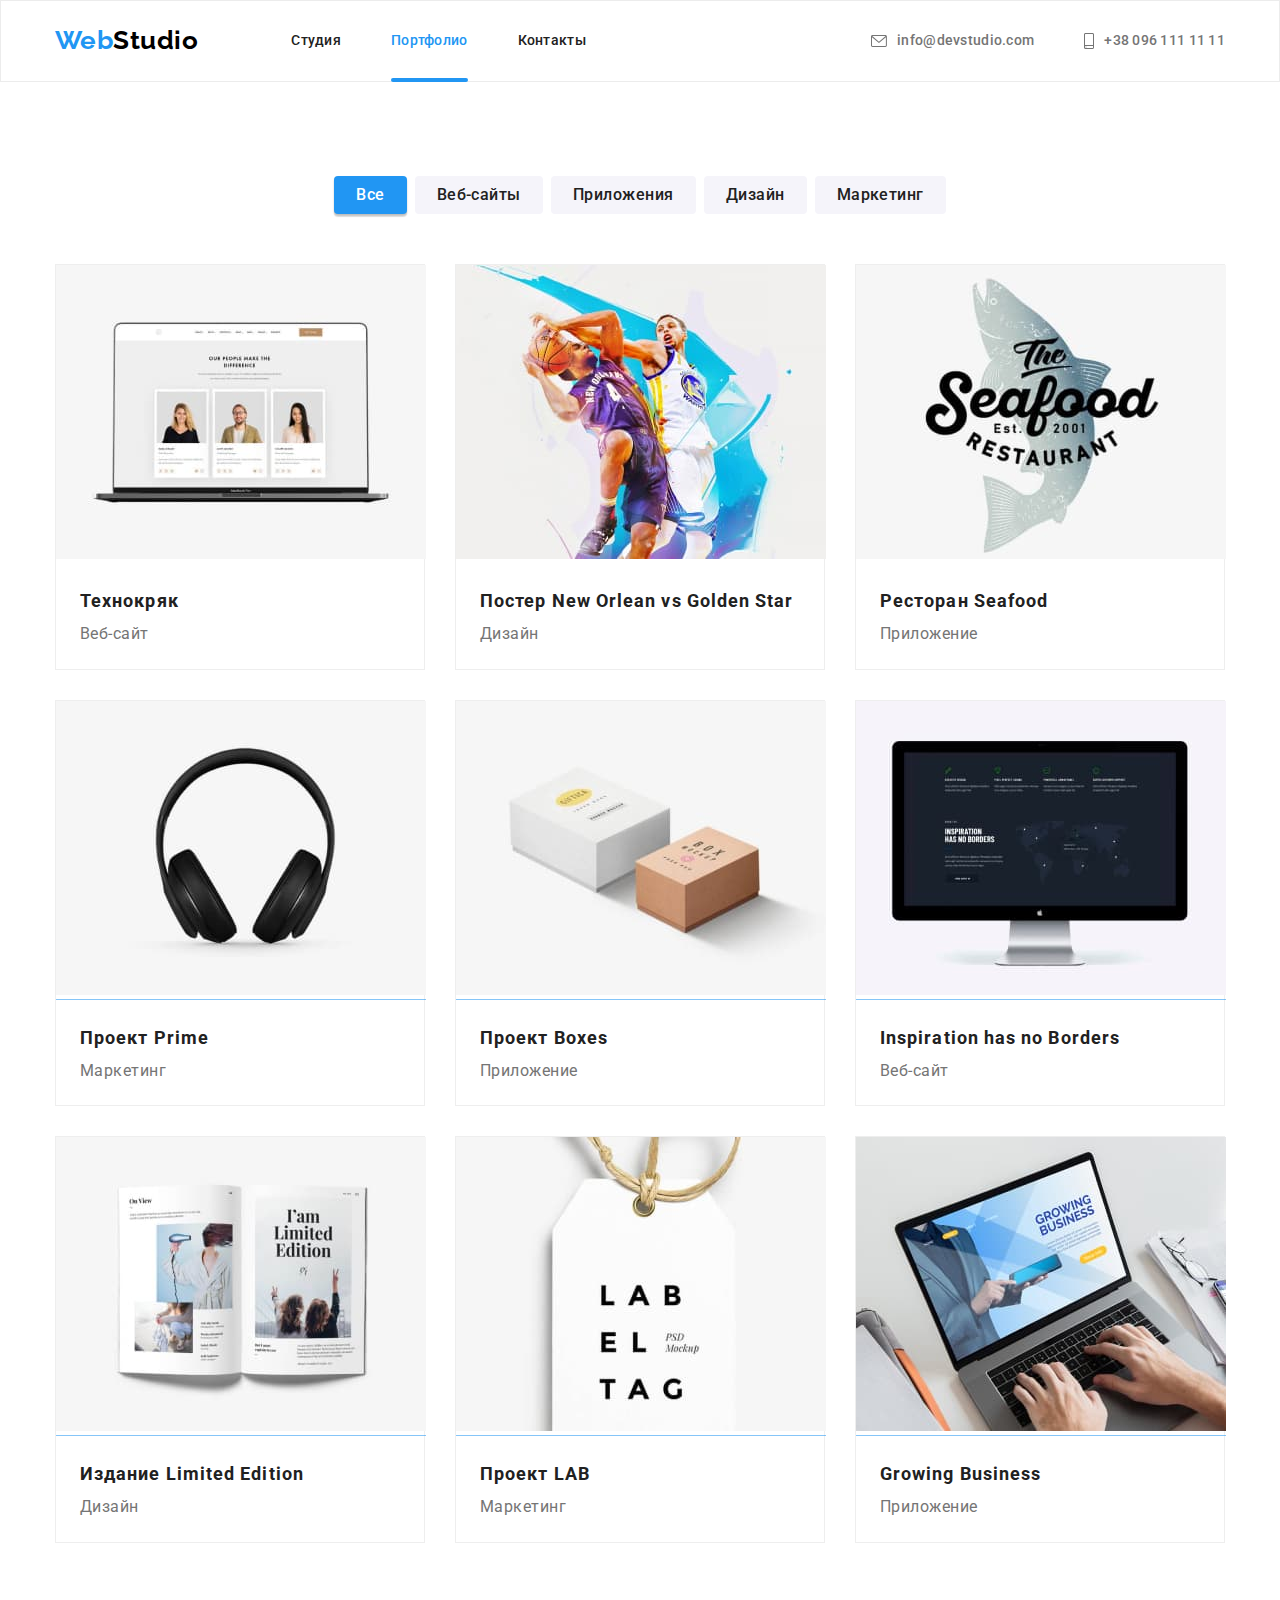
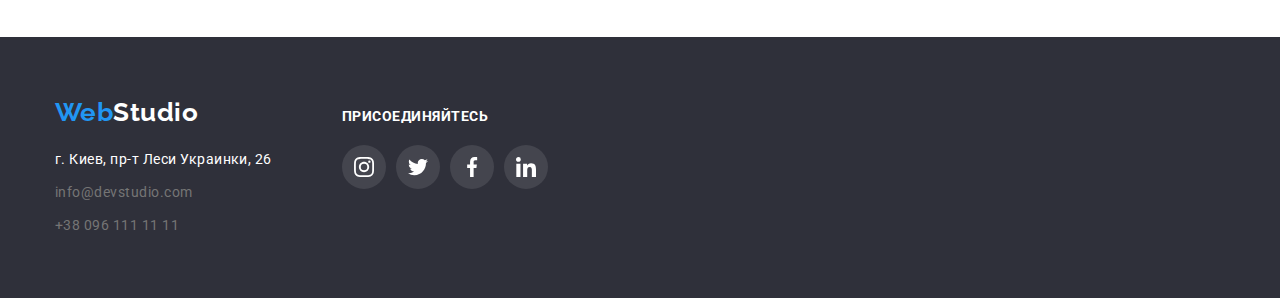
==== portfolio.html @ 67620a1d "Initial commit" ====
<!DOCTYPE html>
<html lang="ru">
  <head>
    <meta charset="UTF-8" />
    <meta name="viewport" content="width=device-width, initial-scale=1.0" />
    <title>Портфолио</title>
    <link
      rel="stylesheet"
      href="https://cdnjs.cloudflare.com/ajax/libs/modern-normalize/1.0.0/modern-normalize.min.css"
    />
    <link
      href="https://fonts.googleapis.com/css2?family=Raleway:wght@700&family=Roboto:wght@300;400;500;700;900&display=swap"
      rel="stylesheet"
    />
    <link rel="stylesheet" href="css/styles.css" />
  </head>

  <body class="portfolio">
    <header class="page-header">
      <div class="container">
        <nav class="page-nav">
          <div class="logo">
            <a class="logo__text" href="./index.html"
              >Web<span class="logo__subtext">Studio</span></a
            >
          </div>

          <ul class="nav">
            <li class="nav__item">
              <a href="./index.html" class="nav__link link">Студия</a>
            </li>
            <li class="nav__item">
              <a href="./portfolio.html" class="nav__link nav__link--active link"
                >Портфолио</a
              >
            </li>
            <li class="nav__item">
              <a href="#" class="nav__link link">Контакты</a>
            </li>
          </ul>
        </nav>
        <address class="address">
          <ul class="address__list">
            <li class="address__item">
              <a
                href="mailto:info@devstudio.com"
                class="address__email address__link link"
              >
                <svg class="icon address__icon" width="16" height="12">
                  <use href="./images/svg/sprite.svg#icon-mail"></use>
                </svg>
                info@devstudio.com</a
              >
            </li>
            <li class="address__item">
              <a href="tel:+380961111111" class="address__phone address__link link">
                <svg class="icon address__icon" width="10" height="16">
                  <use href="./images/svg/sprite.svg#icon-smartphone"></use>
                </svg>
                +38 096 111 11 11</a
              >
            </li>
          </ul>
        </address>
      </div>
    </header>

    <main class="content">
      <section class="projects">
        <div class="container">
          <h1 class="text-hidden">Портфолио</h1>
          <ul class="filter">
            <li class="filter__item">
              <button class="filter__button filter__button--active">Все</button>
            </li>
            <li class="filter__item">
              <button class="filter__button">Веб-сайты</button>
            </li>
            <li class="filter__item">
              <button class="filter__button">Приложения</button>
            </li>
            <li class="filter__item">
              <button class="filter__button">Дизайн</button>
            </li>
            <li class="filter__item">
              <button class="filter__button">Маркетинг</button>
            </li>
          </ul>
          <ul class="projects__list">
            <li class="projects__card">
              <a href="" class="projects__body">
                <div class="projects__overlay">
                  <img
                    src="images/portfolio/portfolio-1.jpg"
                    alt="Ноутбук с открытым сайтом"
                    class="projects__img"
                    width="370"
                    height="294"
                  />
                  <p class="projects__text">
                    Технокряк это современная площадка распространения коронавируса.
                    Компании используют эту платформу для цифрового шпионажа и атак на
                    защищённые сервера конкурентов.
                  </p>
                </div>

                <div class="projects__content">
                  <h2 class="projects__title">Технокряк</h2>
                  <p class="projects__description">Веб-сайт</p>
                </div>
              </a>
            </li>
            <li class="projects__card">
              <a href="" class="projects__body">
                <div class="projects__overlay">
                  <img
                    src="images/portfolio/portfolio-2.jpg"
                    alt="Два человека играют в баскетбол"
                    class="projects__img"
                    width="370"
                    height="294"
                  />
                  <p class="projects__text">
                    Технокряк это современная площадка распространения коронавируса.
                    Компании используют эту платформу для цифрового шпионажа и атак на
                    защищённые сервера конкурентов.
                  </p>
                </div>
                <div class="projects__content">
                  <h2 class="projects__title">Постер New Orlean vs Golden Star</h2>
                  <p class="projects__description">Дизайн</p>
                </div>
              </a>
            </li>
            <li class="projects__card">
              <a href="" class="projects__body">
                <div class="projects__overlay">
                  <img
                    src="images/portfolio/portfolio-3.jpg"
                    alt="Логотип ресторана"
                    class="projects__img"
                    width="370"
                    height="294"
                  />
                  <p class="projects__text">
                    Технокряк это современная площадка распространения коронавируса.
                    Компании используют эту платформу для цифрового шпионажа и атак на
                    защищённые сервера конкурентов.
                  </p>
                </div>
                <div class="projects__content">
                  <h2 class="projects__title">Ресторан Seafood</h2>
                  <p class="projects__description">Приложение</p>
                </div>
              </a>
            </li>
            <li class="projects__card">
              <a href="" class="projects__body">
                <div class="projects__overlay">
                  <img
                    src="images/portfolio/portfolio-4.jpg"
                    alt="Наушники"
                    class="projects__img"
                    width="370"
                    height="294"
                  />
                  <p class="projects__text">
                    Технокряк это современная площадка распространения коронавируса.
                    Компании используют эту платформу для цифрового шпионажа и атак на
                    защищённые сервера конкурентов.
                  </p>
                </div>
                <div class="projects__content">
                  <h2 class="projects__title">Проект Prime</h2>
                  <p class="projects__description">Маркетинг</p>
                </div>
              </a>
            </li>
            <li class="projects__card">
              <a href="" class="projects__body">
                <div class="projects__overlay">
                  <img
                    src="images/portfolio/portfolio-5.jpg"
                    alt="Две коробки"
                    class="projects__img"
                    width="370"
                    height="294"
                  />
                  <p class="projects__text">
                    Технокряк это современная площадка распространения коронавируса.
                    Компании используют эту платформу для цифрового шпионажа и атак на
                    защищённые сервера конкурентов.
                  </p>
                </div>
                <div class="projects__content">
                  <h2 class="projects__title">Проект Boxes</h2>
                  <p class="projects__description">Приложение</p>
                </div>
              </a>
            </li>
            <li class="projects__card">
              <a href="" class="projects__body">
                <div class="projects__overlay">
                  <img
                    src="images/portfolio/portfolio-6.jpg"
                    alt="Монитор на котором изображен сайт"
                    class="projects__img"
                    width="370"
                    height="294"
                  />
                  <p class="projects__text">
                    Технокряк это современная площадка распространения коронавируса.
                    Компании используют эту платформу для цифрового шпионажа и атак на
                    защищённые сервера конкурентов.
                  </p>
                </div>
                <div class="projects__content">
                  <h2 class="projects__title">Inspiration has no Borders</h2>
                  <p class="projects__description">Веб-сайт</p>
                </div>
              </a>
            </li>
            <li class="projects__card">
              <a href="" class="projects__body">
                <div class="projects__overlay">
                  <img
                    src="images/portfolio/portfolio-7.jpg"
                    alt="Книга в открытом виде"
                    class="projects__img"
                    width="370"
                    height="294"
                  />
                  <p class="projects__text">
                    Технокряк это современная площадка распространения коронавируса.
                    Компании используют эту платформу для цифрового шпионажа и атак на
                    защищённые сервера конкурентов.
                  </p>
                </div>
                <div class="projects__content">
                  <h2 class="projects__title">Издание Limited Edition</h2>
                  <p class="projects__description">Дизайн</p>
                </div>
              </a>
            </li>
            <li class="projects__card">
              <a href="" class="projects__body">
                <div class="projects__overlay">
                  <img
                    src="images/portfolio/portfolio-8.jpg"
                    alt="Логотип в виде бирки"
                    class="projects__img"
                    width="370"
                    height="294"
                  />
                  <p class="projects__text">
                    Технокряк это современная площадка распространения коронавируса.
                    Компании используют эту платформу для цифрового шпионажа и атак на
                    защищённые сервера конкурентов.
                  </p>
                </div>
                <div class="projects__content">
                  <h2 class="projects__title">Проект LAB</h2>
                  <p class="projects__description">Маркетинг</p>
                </div>
              </a>
            </li>
            <li class="projects__card">
              <a href="" class="projects__body">
                <div class="projects__overlay">
                  <img
                    src="images/portfolio/portfolio-9.jpg"
                    alt="Человек работает за ноутбуком"
                    class="projects__img"
                    width="370"
                    height="294"
                  />
                  <p class="projects__text">
                    Технокряк это современная площадка распространения коронавируса.
                    Компании используют эту платформу для цифрового шпионажа и атак на
                    защищённые сервера конкурентов.
                  </p>
                </div>
                <div class="projects__content">
                  <h2 class="projects__title">Growing Business</h2>
                  <p class="projects__description">Приложение</p>
                </div>
              </a>
            </li>
          </ul>
        </div>
      </section>
    </main>
    <footer class="page-footer">
      <div class="container">
        <div class="page-footer__nav">
          <div class="logo">
            <a class="logo__text" href="./index.html"
              >Web<span class="logo__subtext logo__subtext-white">Studio</span></a
            >
          </div>

          <address class="address">
            <ul class="address__list">
              <li class="address__item">
                <a href="" class="address__sity address__link link"
                  >г. Киев, пр-т Леси Украинки, 26</a
                >
              </li>
              <li class="address__item">
                <a
                  href="mailto:info@devstudio.com"
                  class="address__email address__link link"
                  >info@devstudio.com</a
                >
              </li>
              <li class="address__item">
                <a href="tel:+380961111111" class="address__phone address__link link"
                  >+38 096 111 11 11</a
                >
              </li>
            </ul>
          </address>
        </div>
        <div class="footer__join join">
          <h2 class="join__title">Присоединяйтесь</h2>
          <div class="contact">
            <ul class="contact__list">
              <li class="contact__item">
                <a href="" class="contact__link">
                  <svg class="icon contact__icon">
                    <use href="./images/svg/sprite.svg#icon-instagram"></use>
                  </svg>
                </a>
              </li>
              <li class="contact__item">
                <a href="" class="contact__link">
                  <svg class="icon contact__icon">
                    <use href="./images/svg/sprite.svg#icon-twitter"></use>
                  </svg>
                </a>
              </li>
              <li class="contact__item">
                <a href="" class="contact__link">
                  <svg class="icon contact__icon">
                    <use href="./images/svg/sprite.svg#icon-facebook"></use>
                  </svg>
                </a>
              </li>
              <li class="contact__item">
                <a href="" class="contact__link">
                  <svg class="icon contact__icon">
                    <use href="./images/svg/sprite.svg#icon-linkedin"></use>
                  </svg>
                </a>
              </li>
            </ul>
          </div>
        </div>
      </div>
    </footer>
  </body>
</html>
---- css/styles.css ----
a {
  text-decoration: none;
}
ul,
li {
  list-style-type: none;
  margin: 0;
  padding: 0;
}
address {
  font-style: inherit;
}
h1,
h2,
h3,
p {
  margin: 0;
}

:root {
  --main-text-color: #212121;
  --secondary-text-color: #757575;
  --accent-color: #2196f3;

  --white-color: #ffffff;
  --gray-color: #f5f4fa;
  --black-color: #000000;
  --icon-color: #afb1b8;

  --main-block-background: #c4c4c4;

  --footer-background-color: #2f303a;

  --animation: cubic-bezier(0.4, 0, 0.2, 1);
}

body {
  color: var(--main-text-color);
  background-color: var(--white-color);

  font-weight: 500;
  font-size: 16px;
  font-family: 'Roboto', sans-serif;
  font-style: normal;
  letter-spacing: 0.03em;
}
.container {
  max-width: 1200px; /* 1170px + padding 30px*/
  margin: 0 auto;
  padding: 0 15px;
}
/* Скрыть текст */
.text-hidden {
  position: absolute;

  text-indent: 100%;
  white-space: nowrap;
  overflow: hidden;
}
/* Header */
.page-header {
  /* height: 80px; */
  border: 1px solid #ececec;
}
.page-header > .container {
  display: flex;
  align-items: center;
}

.page-nav {
  display: flex;
  align-items: center;
}
/* Логотип */
.page-header .logo {
  margin-right: 93px;
}
.logo__text {
  color: var(--accent-color);

  font-family: 'Raleway', sans-serif;
  font-size: 26px;
  font-weight: 700;
  line-height: 1.2;
}
.logo__subtext {
  color: var(--black-color);
}

/* Главная навигация */
.nav {
  display: flex;
}
.nav__item + .nav__item {
  margin-left: 50px;
}
.nav__link {
  color: var(--main-text-color);

  font-weight: 500;
  font-size: 14px;
  line-height: 1.14;
  letter-spacing: 0.02em;
}
.nav__item {
  position: relative;
  padding: 32px 0;
}
.nav__link--active::after {
  content: '';
  width: 100%;
  height: 4px;
  position: absolute;
  bottom: -1px;
  left: 0;
  background-color: var(--accent-color);
  border-radius: 2px;
}
.nav__link--active,
.link:hover,
.link:focus {
  color: var(--accent-color);
}
.link {
  display: flex;
  align-items: center;
  transition: color 250ms var(--animation);
}
.address {
  margin-left: auto;
}

.page-header .address__list {
  display: flex;
  align-items: center;

  font-size: 14px;
  line-height: 1.14;
  letter-spacing: 0.02em;
}

.address__link {
  color: var(--secondary-text-color);
}
.page-header .address__item + .address__item {
  margin-left: 50px;
}

/* main block */
.main-block {
  max-width: 1600px;
  min-height: 600px;

  padding: 50px 0px;
  margin: 0 auto;
  display: flex;
  align-items: center;
  text-align: center;

  background-color: var(--main-block-background);
  background-image: linear-gradient(
      to right,
      rgba(47, 48, 58, 0.4),
      rgba(47, 48, 58, 0.4)
    ),
    url('../images/bg-img.jpg');
  /* background-image: linear-gradient(
      to right,
      var(--main-block-gradient),
      var(--main-block-gradient)
    ),
    url('../images/bg-img.jpg'); */
  /* Валидатор ругается на использование перменных внутри linear-gradient 😢 
  По этому и записал цвет градиента без переменных*/
  background-repeat: no-repeat;
  background-size: cover;
  background-position: center center;
}
.main-block__text {
  color: var(--white-color);
  font-weight: 900;
  font-size: 44px;
  line-height: 1.36;
  text-align: center;
  letter-spacing: 0.06em;
  text-transform: uppercase;
  transition: background-color 250ms var(--animation), box-shadow 250ms var(--animation);
}
.main-block__button {
  padding: 10px 32px;
  margin-top: 30px;
}
.main-block__button:hover,
.main-block__button:focus {
  background-color: #188ce8;
  box-shadow: 0px 4px 4px rgba(0, 0, 0, 0.15);
}
.btn {
  color: var(--white-color);
  font-weight: 700;
  line-height: 1.9;
  letter-spacing: 0.06em;

  cursor: pointer;

  border: none;
  border-radius: 4px;
}
.btn-primary {
  background-color: var(--accent-color);
}

/* feature block */
.feature-block {
  padding: 94px 0px;
}
.feature-block__list {
  display: flex;
}

.feature-block__icon {
  display: flex;
  justify-content: center;
  align-items: center;

  width: 270px;
  height: 120px;
  margin-bottom: 30px;

  background-color: var(--gray-color);
  border-radius: 4px;
}
/* .feature-block__icon--antenna {
  width: 65px;
  height: 70px;
} */

.feature-block__card + .feature-block__card {
  margin-left: 30px;
}
.feature-block__title {
  margin-bottom: 10px;

  font-weight: 700;
  font-size: 14px;
  line-height: 1.14;
  text-transform: uppercase;
}
.feature-block__text {
  color: var(--secondary-text-color);

  font-size: 14px;
  line-height: 1.71;
  font-weight: 400;
}

/* Style for block-title */
.block-title {
  font-weight: 700;
  font-size: 36px;
  line-height: 1.16;
  text-align: center;
}

/* Preview block */
.preview {
  padding-bottom: 94px;
}
.preview__title {
  margin-bottom: 50px;
}
.preview__body {
  display: flex;
}
.preview__box {
  position: relative;
  display: inline-flex;
}
.preview__box + .preview__box {
  margin-left: 30px;
}
.preview__description {
  position: absolute;
  width: 100%;
  padding: 27px 0;
  bottom: 0;
  left: 0;
  text-align: center;

  background-color: rgba(47, 48, 58, 0.8);
  color: var(--white-color);

  font-weight: 700;
  font-size: 14px;
  line-height: 1.14;
  text-transform: uppercase;
}

/* team-block */
.team {
  background-color: var(--gray-color);
  padding: 94px 0;
}
.team__title {
  margin-bottom: 50px;
}
.team__body {
  display: flex;
}
.team__card + .team__card {
  margin-left: 30px;
}
.team__card {
  text-align: center;
  background-color: var(--white-color);
  box-shadow: 0px 1px 3px rgba(0, 0, 0, 0.12), 0px 1px 1px rgba(0, 0, 0, 0.14),
    0px 2px 1px rgba(0, 0, 0, 0.2);
  border-radius: 0px 0px 4px 4px;
}

.team__about {
  padding-top: 30px;
  text-align: center;
}
.team__name {
  margin-bottom: 10px;

  font-weight: 500;
  font-size: 16px;
  line-height: 1.18;
  text-align: center;
}
.team__job {
  color: #757575;
  font-weight: 400;
  font-size: 16px;
  line-height: 1.18;
}
/* Contact  */
.contact {
  display: flex;
  align-items: center;
  justify-content: center;
}
.team .contact {
  padding-top: 16px;
  padding-bottom: 30px;
}
.contact__list {
  display: flex;
}
.contact__item + .contact__item {
  margin-left: 10px;
}
.contact__link {
  display: flex;
  align-items: center;
  justify-content: center;

  width: 44px;
  height: 44px;

  color: var(--icon-color);
  border-radius: 50%;
  background-color: transparent;
  outline: none;

  transition: color 250ms var(--animation), background-color 250ms var(--animation);
}
.contact__link:hover,
.contact__link:focus {
  background-color: var(--accent-color);
  color: var(--white-color);
}
.contact__icon {
  width: 20px;
  height: 20px;
}

/* Clients block */
.client {
  padding: 94px 0;
}
.client__title {
  margin-bottom: 50px;
}
.client__list {
  display: flex;
}
.client__link {
  display: flex;
  justify-content: center;
  align-items: center;
  width: 170px;
  height: 90px;
  border: 1px solid var(--icon-color);
  border-radius: 4px;
  color: var(--icon-color);
  transition: color 250ms var(--animation), border 250ms var(--animation);
}
.client__card + .client__card {
  margin-left: 30px;
}
.client__link:hover,
.client__link:focus {
  border: 1px solid var(--accent-color);
  color: var(--accent-color);
}

/* page-footer */
.page-footer {
  background-color: var(--footer-background-color);
  padding: 60px 0;
}
.page-footer .logo {
  margin-bottom: 20px;
}
.logo__subtext-white {
  color: var(--white-color);
}
.page-footer .address__list {
  font-weight: 400;
  font-size: 14px;
  line-height: 1.71;
}
.page-footer .address__item + .address__item {
  margin-top: 9px;
}
.address__sity {
  color: var(--white-color);
}

.page-footer > .container {
  display: flex;
}
/* Join block in footer */
.join {
  margin-left: 70px;
  margin-top: 12px;
}
.join__title {
  font-size: 14px;
  line-height: 1.14;
  text-transform: uppercase;
  color: var(--white-color);
  margin-bottom: 20px;
}
.join .contact__item {
  background: rgba(255, 255, 255, 0.1);
  border-radius: 50%;
}
.join .contact__link {
  color: var(--white-color);
}

/* ============ Portfolio.html ============*/

.portfolio .page-header {
  border-bottom: 1px solid #ececec;
}

.projects {
  padding: 94px 0;
}

.filter {
  display: flex;
  justify-content: center;
  margin-bottom: 50px;
}
.filter__item + .filter__item {
  margin-left: 8px;
}
.filter__button {
  background: var(--gray-color);
  color: var(--main-text-color);
  border: none;

  font-weight: 500;
  letter-spacing: 0.03em;
  padding: 6px 22px;
  line-height: 1.62;
  border-radius: 4px;

  cursor: pointer;
  box-shadow: none;
  transition: color 250ms var(--animation), background 250ms var(--animation),
    box-shadow 250ms var(--animation);
}

.filter__button--active,
.filter__button:hover,
.filter__button:focus {
  background: var(--accent-color);
  color: var(--white-color);
  box-shadow: 0px 3px 1px rgba(0, 0, 0, 0.1), 0px 1px 2px rgba(0, 0, 0, 0.08),
    0px 2px 2px rgba(0, 0, 0, 0.12);
}
.projects__list {
  display: flex;
  flex-wrap: wrap;
}
.projects__body {
  display: block;
  width: 370px;
}

.projects__card {
  background: var(--white-color);
  border: 1px solid #eeeeee;
  width: calc((100% - 60px) / 3);
  cursor: pointer;
  box-shadow: none;

  transition: box-shadow 250ms var(--animation);
}
.projects__body:hover,
.projects__body:focus {
  box-shadow: 0px 1px 1px rgba(0, 0, 0, 0.12), 0px 4px 4px rgba(0, 0, 0, 0.06),
    1px 4px 6px rgba(0, 0, 0, 0.16);
}
.projects__body:hover .projects__text,
.projects__body:focus .projects__text {
  transform: translateY(0);
}
.projects__card:not(:nth-child(3n)) {
  margin-right: 30px;
}
.projects__card:not(:nth-last-child(-n + 3)) {
  margin-bottom: 30px;
}

.projects__overlay {
  position: relative;
  overflow: hidden;
}
.projects__text {
  position: absolute;
  width: 100%;
  height: 100%;
  top: 0;
  left: 0;

  display: flex;
  justify-content: center;
  align-items: center;
  padding: 0 24px;

  font-weight: 400;
  font-size: 18px;
  line-height: 1.56;
  color: var(--white-color);

  background-color: rgba(33, 150, 243, 0.9);

  transform: translateY(100%);
  transition: transform 250ms var(--animation);
}

.projects__content {
  padding: 20px 24px;
}
.projects__title {
  font-weight: 700;
  font-size: 18px;
  line-height: 2;
  letter-spacing: 0.06em;

  color: var(--main-text-color);
}
.projects__description {
  font-weight: 400;
  line-height: 1.87;

  color: var(--secondary-text-color);
}
/* SVG SPRITE */
.icon {
  fill: currentColor;
  height: 100%;
}

.address__icon {
  margin-right: 10px;
}
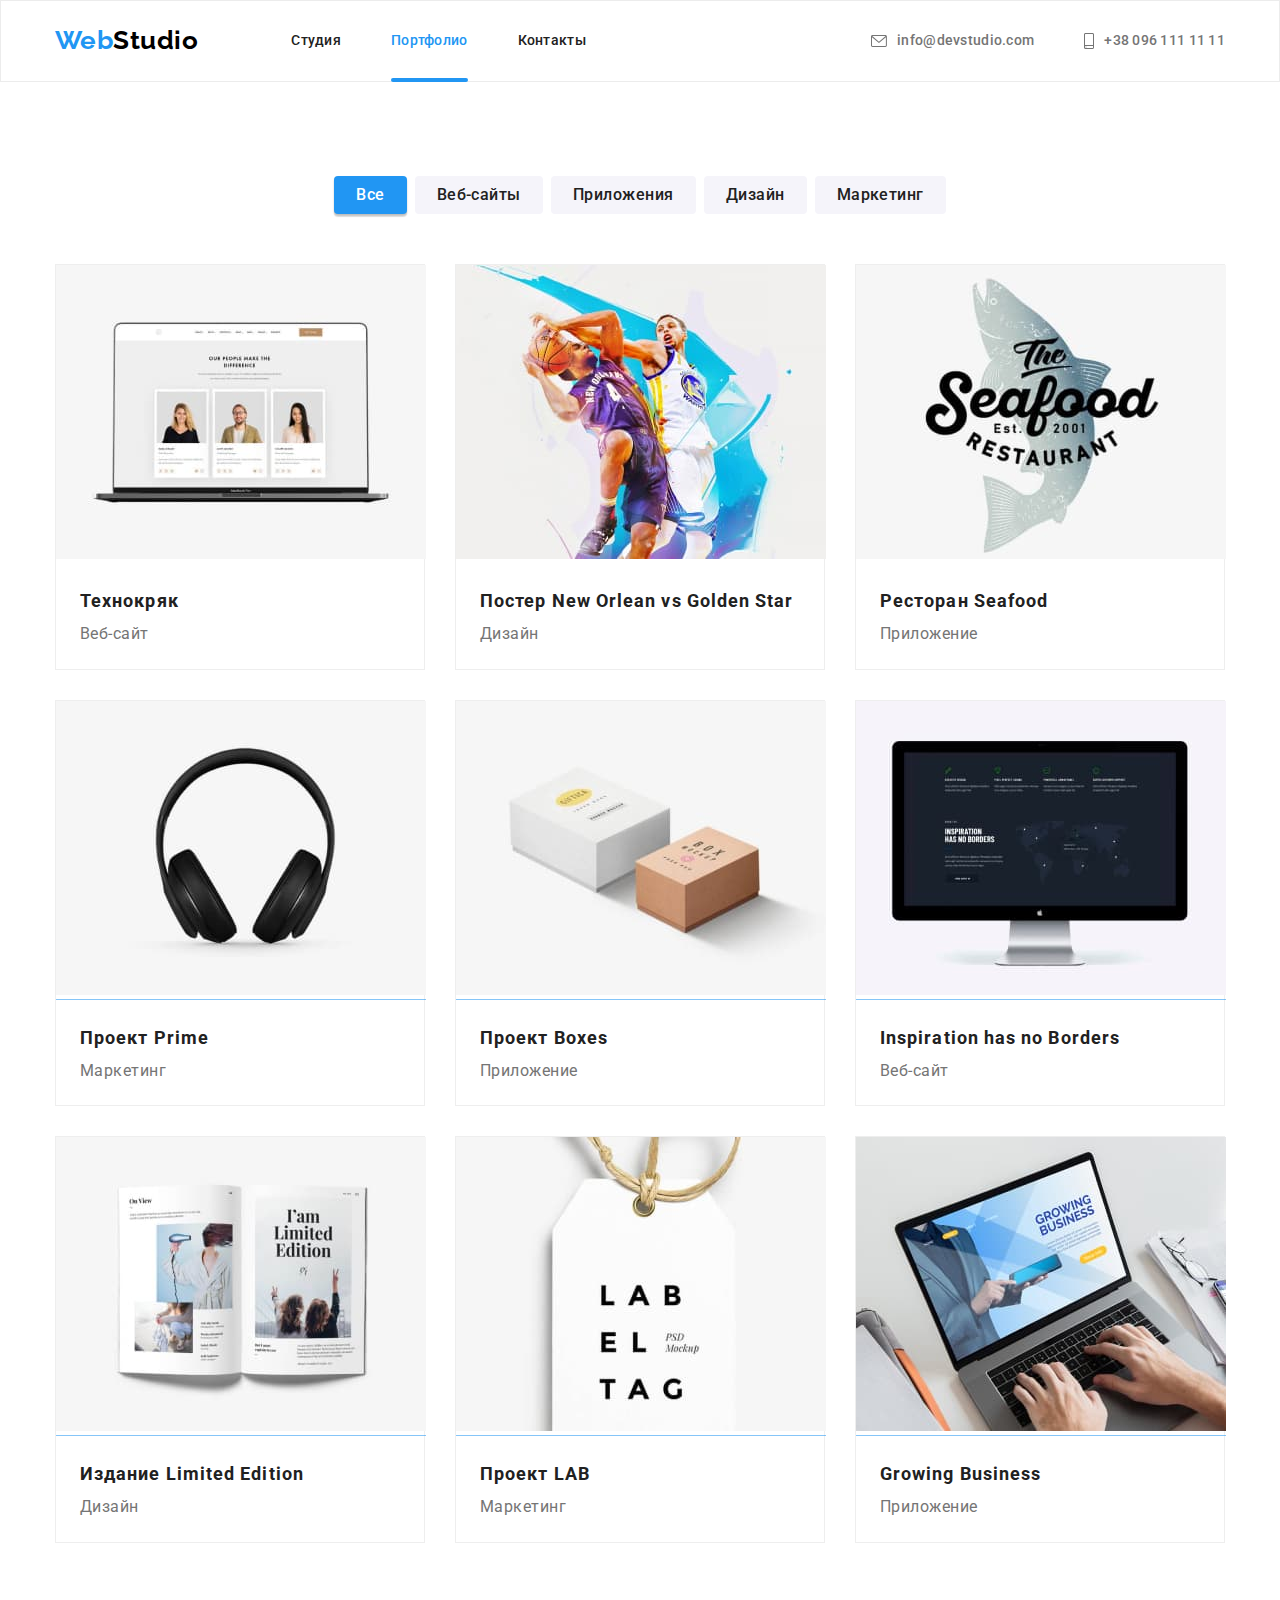
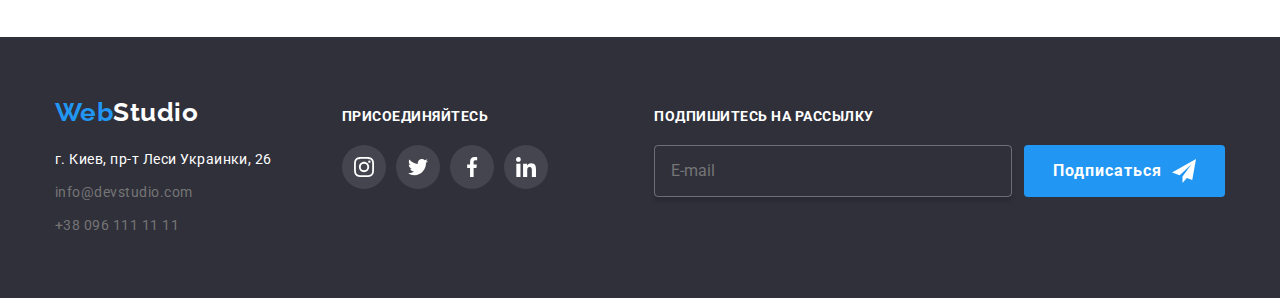
==== commit 72934dea: "сдача дз" ====
--- a/portfolio.html
+++ b/portfolio.html
@@ -356,6 +356,24 @@
             </ul>
           </div>
         </div>
+        <div class="mailing">
+          <h2 class="mailing__title">Подпишитесь на рассылку</h2>
+          <div class="mailing__content">
+            <input
+              type="email"
+              name="mailing"
+              id="mailingEmail"
+              class="mailing__input"
+              placeholder="E-mail"
+            />
+            <button class="mailing__btn btn btn-primary">
+              Подписаться
+              <svg class="mailing__icon" width="24" height="24">
+                <use href="./images/svg/form.svg#icon-send"></use>
+              </svg>
+            </button>
+          </div>
+        </div>
       </div>
     </footer>
   </body>
--- a/css/styles.css
+++ b/css/styles.css
@@ -453,6 +453,60 @@
   color: var(--white-color);
 }
 
+/* Mailing in footer */
+.mailing {
+  margin-top: 12px;
+  margin-left: auto;
+}
+.mailing__title {
+  font-weight: 700;
+  font-size: 14px;
+  line-height: 1.14;
+  text-transform: uppercase;
+
+  color: var(--white-color);
+}
+.mailing__content {
+  display: flex;
+  margin-top: 20px;
+}
+.mailing__input {
+  width: 358px;
+  padding: 15px 16px;
+  margin-right: 12px;
+
+  font-weight: 400;
+  font-size: 16px;
+  line-height: 1.25;
+  color: rgba(255, 255, 255, 0.6);
+
+  border: 1px solid rgba(255, 255, 255, 0.3);
+  box-shadow: 0px 4px 4px rgba(0, 0, 0, 0.15);
+  border-radius: 4px;
+  background-color: transparent;
+}
+.mailing__btn {
+  padding: 10px 29px;
+  /* width: 200px;
+  height: 50px; */
+
+  font-weight: 700;
+  font-size: 16px;
+  line-height: 1.87;
+
+  display: flex;
+  align-items: center;
+  text-align: center;
+  letter-spacing: 0.06em;
+
+  color: var(--white-color);
+}
+.mailing__icon {
+  margin-left: 10px;
+  fill: currentColor;
+  font-size: 0;
+  /* transform: translateY(25%); */
+}
 /* ============ Portfolio.html ============*/
 
 .portfolio .page-header {
@@ -583,3 +637,137 @@
 .address__icon {
   margin-right: 10px;
 }
+
+/* Стилизация форм */
+.form__group {
+  margin-bottom: 10px;
+}
+
+.form__input {
+  width: 100%;
+  min-height: 40px;
+
+  border: 1px solid rgba(33, 33, 33, 0.2);
+  border-radius: 4px;
+  padding: 12px 12px 10px 42px;
+  cursor: pointer;
+
+  transition: border 250ms var(--animation);
+}
+
+.form__label {
+  font-weight: 400;
+  font-size: 12px;
+  line-height: 1.16;
+
+  letter-spacing: 0.01em;
+
+  color: var(--secondary-text-color);
+
+  margin-bottom: 4px;
+}
+
+.form__field {
+  position: relative;
+}
+.form__field:focus-within .form__input,
+.form__group:focus-within .form__textarea {
+  border: 1px solid var(--accent-color);
+  border-radius: 4px;
+  outline: none;
+}
+.form__field:focus-within .form__icon {
+  fill: var(--accent-color);
+}
+
+.form__textarea {
+  resize: none;
+  width: 100%;
+
+  border: 1px solid rgba(33, 33, 33, 0.2);
+  border-radius: 4px;
+  padding: 16px 12px;
+
+  cursor: pointer;
+
+  transition: border 250ms var(--animation);
+}
+
+.form__group--checkbox {
+  display: flex;
+  align-items: center;
+
+  margin-left: 12px;
+  cursor: pointer;
+}
+.checkbox--icon {
+  display: inline-block;
+  width: 16px;
+  height: 15px;
+  margin-right: 8px;
+
+  border: 2px solid var(--main-text-color);
+  border-radius: 2px;
+  background: transparent;
+  transition: border 250ms var(--animation), background 250ms var(--animation);
+}
+.form__checkbox:checked + .checkbox--icon {
+  border-color: transparent;
+  background-color: var(--accent-color);
+  background-image: url('../images/svg/form/checkbox-on.svg');
+  background-size: contain;
+  background-origin: border-box;
+}
+/* .form__checkbox:focus:not(:checked) + .checkbox--icon {
+  border-color: var(--accent-color);
+}
+.form__checkbox:focus:checked + .checkbox--icon {
+  border-color: var(--main-text-color);
+} */
+
+.form__checkbox {
+  position: absolute;
+  width: 1px;
+  height: 1px;
+  margin: -1px;
+  border: 0;
+  padding: 0;
+  clip: rect(0 0 0 0);
+  overflow: hidden;
+}
+.form__label--policy {
+  font-weight: 400;
+  font-size: 14px;
+  line-height: 1.71;
+  text-align: center;
+
+  color: var(--secondary-text-color);
+}
+a.form__link--policy {
+  color: var(--accent-color);
+  text-decoration: underline;
+}
+.form__btn {
+  display: block;
+  margin: 30px auto 0px;
+  padding: 10px 55px;
+
+  font-weight: 700;
+  font-size: 16px;
+  line-height: 1.87;
+
+  align-items: center;
+  justify-content: center;
+  letter-spacing: 0.06em;
+
+  color: var(--white-color);
+  box-shadow: 0px 4px 4px rgba(0, 0, 0, 0.15);
+}
+
+.form__icon {
+  position: absolute;
+  top: 50%;
+  left: 12px;
+  transform: translateY(-50%);
+  fill: currentColor;
+}
